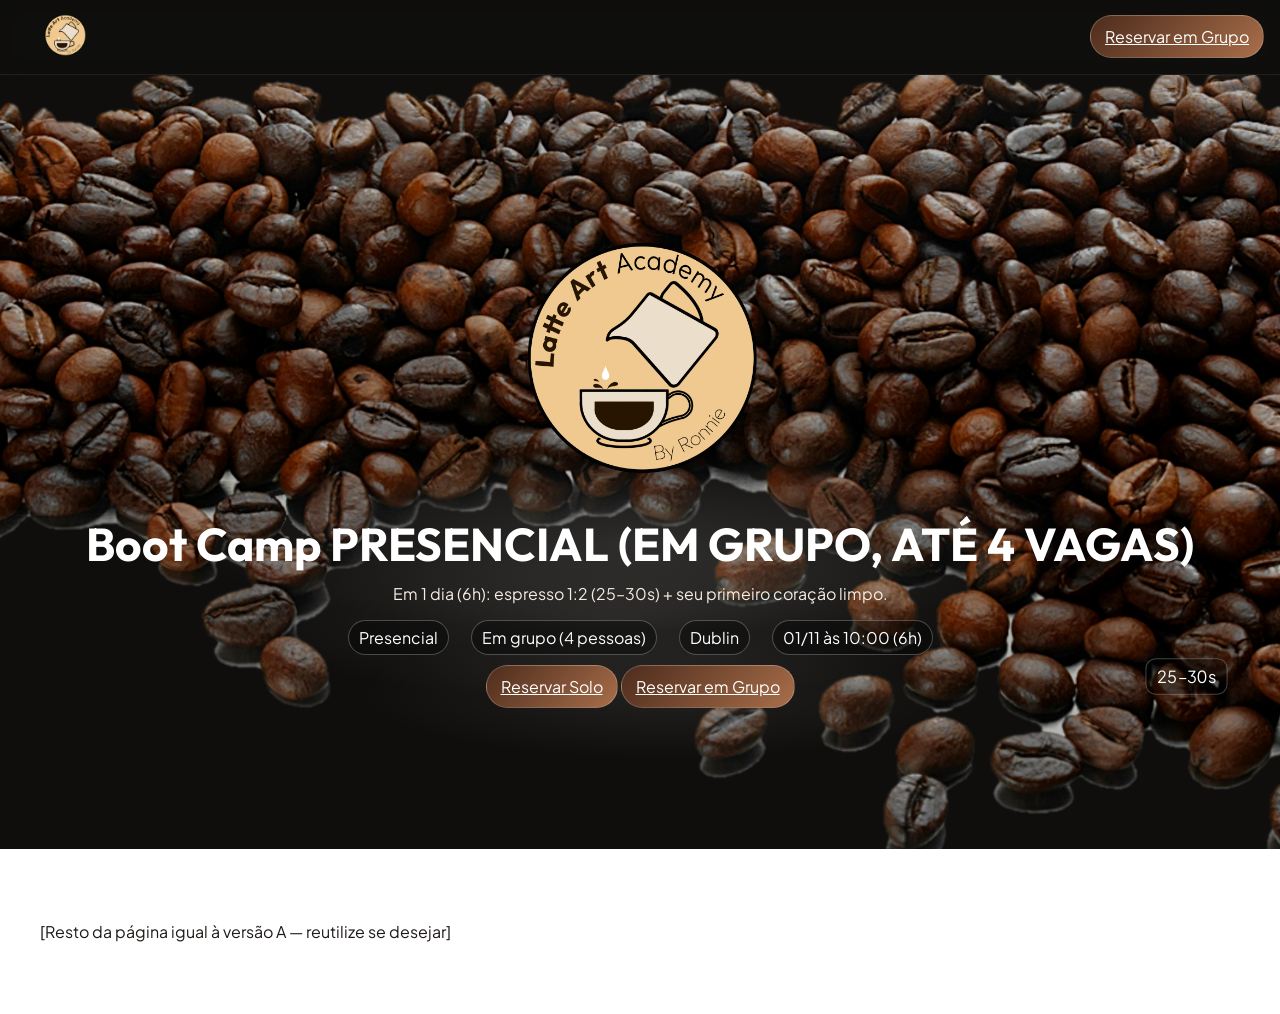
==== index-b.html @ 4be313fa "feat: Add dynamic hero version B with visual immersion Co-authored-by: grupogalpaohub <grupogalpaohu" ====
<!doctype html>
<html lang="pt-BR">
  <head>
    <meta charset="utf-8" />
    <meta name="viewport" content="width=device-width, initial-scale=1, viewport-fit=cover" />
    <title>Latte Express Boot Camp — Versão B</title>
    <meta name="description" content="Variante B: HERO dinâmico com imersão visual e conversão alta." />
    <link rel="preconnect" href="https://fonts.googleapis.com" />
    <link rel="preconnect" href="https://fonts.gstatic.com" crossorigin />
    <link href="https://fonts.googleapis.com/css2?family=Outfit:wght@400;500;600;700&family=Plus+Jakarta+Sans:wght@400;500;600&display=swap" rel="stylesheet" />
    <link rel="stylesheet" href="/styles-b.css" />
  </head>
  <body class="b">
    <header class="site-header" role="banner">
      <div class="container header-inner">
        <a href="#topo" class="brand" aria-label="Ir para o topo">
          <img src="/Logo_academy.png" alt="Latte Art Academy by Ronnie." width="50" height="50" loading="eager" />
        </a>
        <a href="#checkout" class="btn btn-primary cta-sticky">Reservar em Grupo</a>
      </div>
    </header>

    <main id="conteudo">
      <section id="topo" class="hero-b" aria-label="Hero versão B">
        <div class="kenburns" aria-hidden="true"></div>
        <div class="steam" aria-hidden="true"></div>
        <div class="container hero-b-inner">
          <img src="/Logo_academy.png" alt="Latte Art Academy by Ronnie." class="hero-logo" width="240" height="240" loading="eager" />
          <h1>Boot Camp PRESENCIAL (EM GRUPO, ATÉ 4 VAGAS)</h1>
          <p class="sub">Em 1 dia (6h): espresso 1:2 (25–30s) + seu primeiro coração limpo.</p>
          <div class="marquee" aria-label="Detalhes">
            <div class="track">
              <span>Presencial</span>
              <span>Em grupo (4 pessoas)</span>
              <span>Dublin</span>
              <span>01/11 às 10:00 (6h)</span>
            </div>
          </div>
          <div class="cta-row">
            <a href="#checkout-solo" class="btn btn-primary">Reservar Solo</a>
            <a href="#checkout" class="btn btn-primary">Reservar em Grupo</a>
          </div>
          <div class="timer" aria-label="Janela de extração">25–30s</div>
        </div>
      </section>

      <section class="restante">
        <div class="container">
          <p>[Resto da página igual à versão A — reutilize se desejar]</p>
        </div>
      </section>
    </main>

    <script src="/script-b.js" defer></script>
  </body>
  </html>
---- styles-b.css ----
:root{--primary:#4D2C1C;--text:#1E1A18;--surface:#F9C98C;--accent:#A86E4A;--bg:#0f0e0d}
*{box-sizing:border-box}body.b{margin:0;font-family:'Plus Jakarta Sans',system-ui,-apple-system,Segoe UI,Roboto,Arial,sans-serif;background:var(--bg);color:#fff}
.container{width:min(100% - 32px,1200px);margin-inline:auto}
.site-header{position:sticky;top:0;z-index:50;background:rgba(15,14,13,.5);backdrop-filter:saturate(120%) blur(8px);border-bottom:1px solid rgba(255,255,255,.08)}
.header-inner{display:flex;align-items:center;justify-content:space-between;padding:10px 0}
.btn{display:inline-flex;align-items:center;justify-content:center;padding:10px 14px;border-radius:999px;border:1px solid rgba(255,255,255,.2);color:#fff;background:linear-gradient(135deg,#4D2C1C,#A86E4A)}
.cta-sticky{position:fixed;right:16px;bottom:16px}

.hero-b{position:relative;min-height:86vh;display:grid;place-items:center;overflow:hidden}
.kenburns{position:absolute;inset:0;background:url('/Header.png') center/cover no-repeat;transform:scale(1.08);animation:ken 14s ease-in-out infinite alternate;filter:brightness(.7) contrast(1.05)}
@keyframes ken{0%{transform:scale(1.08) translate(0,0)}100%{transform:scale(1.18) translate(-2%, -2%)}}
.steam{position:absolute;inset:0;pointer-events:none;background:radial-gradient(60% 20% at 50% 60%, rgba(255,255,255,.12), transparent 60%),radial-gradient(50% 18% at 48% 70%, rgba(255,255,255,.10), transparent 60%),radial-gradient(40% 14% at 52% 80%, rgba(255,255,255,.08), transparent 60%);animation:rise 8s linear infinite}
@keyframes rise{0%{filter:blur(16px) opacity(.5)}50%{filter:blur(18px) opacity(.7)}100%{filter:blur(16px) opacity(.5)}}
.hero-b-inner{position:relative;text-align:center;display:grid;gap:10px}
.hero-logo{width:clamp(160px,22vw,280px);height:auto;margin:0 auto 8px}
.hero-b h1{font-family:'Outfit',system-ui,sans-serif;font-weight:700;font-size:clamp(28px,5vw,46px);margin:0}
.hero-b .sub{color:#F6EDE3;margin:0 0 6px}

.marquee{overflow:hidden;mask-image:linear-gradient(90deg,transparent,#000 10%,#000 90%,transparent);-webkit-mask-image:linear-gradient(90deg,transparent,#000 10%,#000 90%,transparent)}
.marquee .track{display:inline-flex;gap:22px;white-space:nowrap;animation:marq 14s linear infinite}
.marquee span{display:inline-block;padding:6px 10px;border-radius:999px;background:rgba(0,0,0,.35);border:1px solid rgba(255,255,255,.25)}
@keyframes marq{from{transform:translateX(0)}to{transform:translateX(-50% )}}

.timer{position:absolute;right:14px;bottom:14px;background:rgba(0,0,0,.45);border:1px solid rgba(255,255,255,.25);padding:6px 10px;border-radius:10px;font-variant-numeric:tabular-nums}

.restante{padding:56px 0;background:#fff;color:var(--text)}
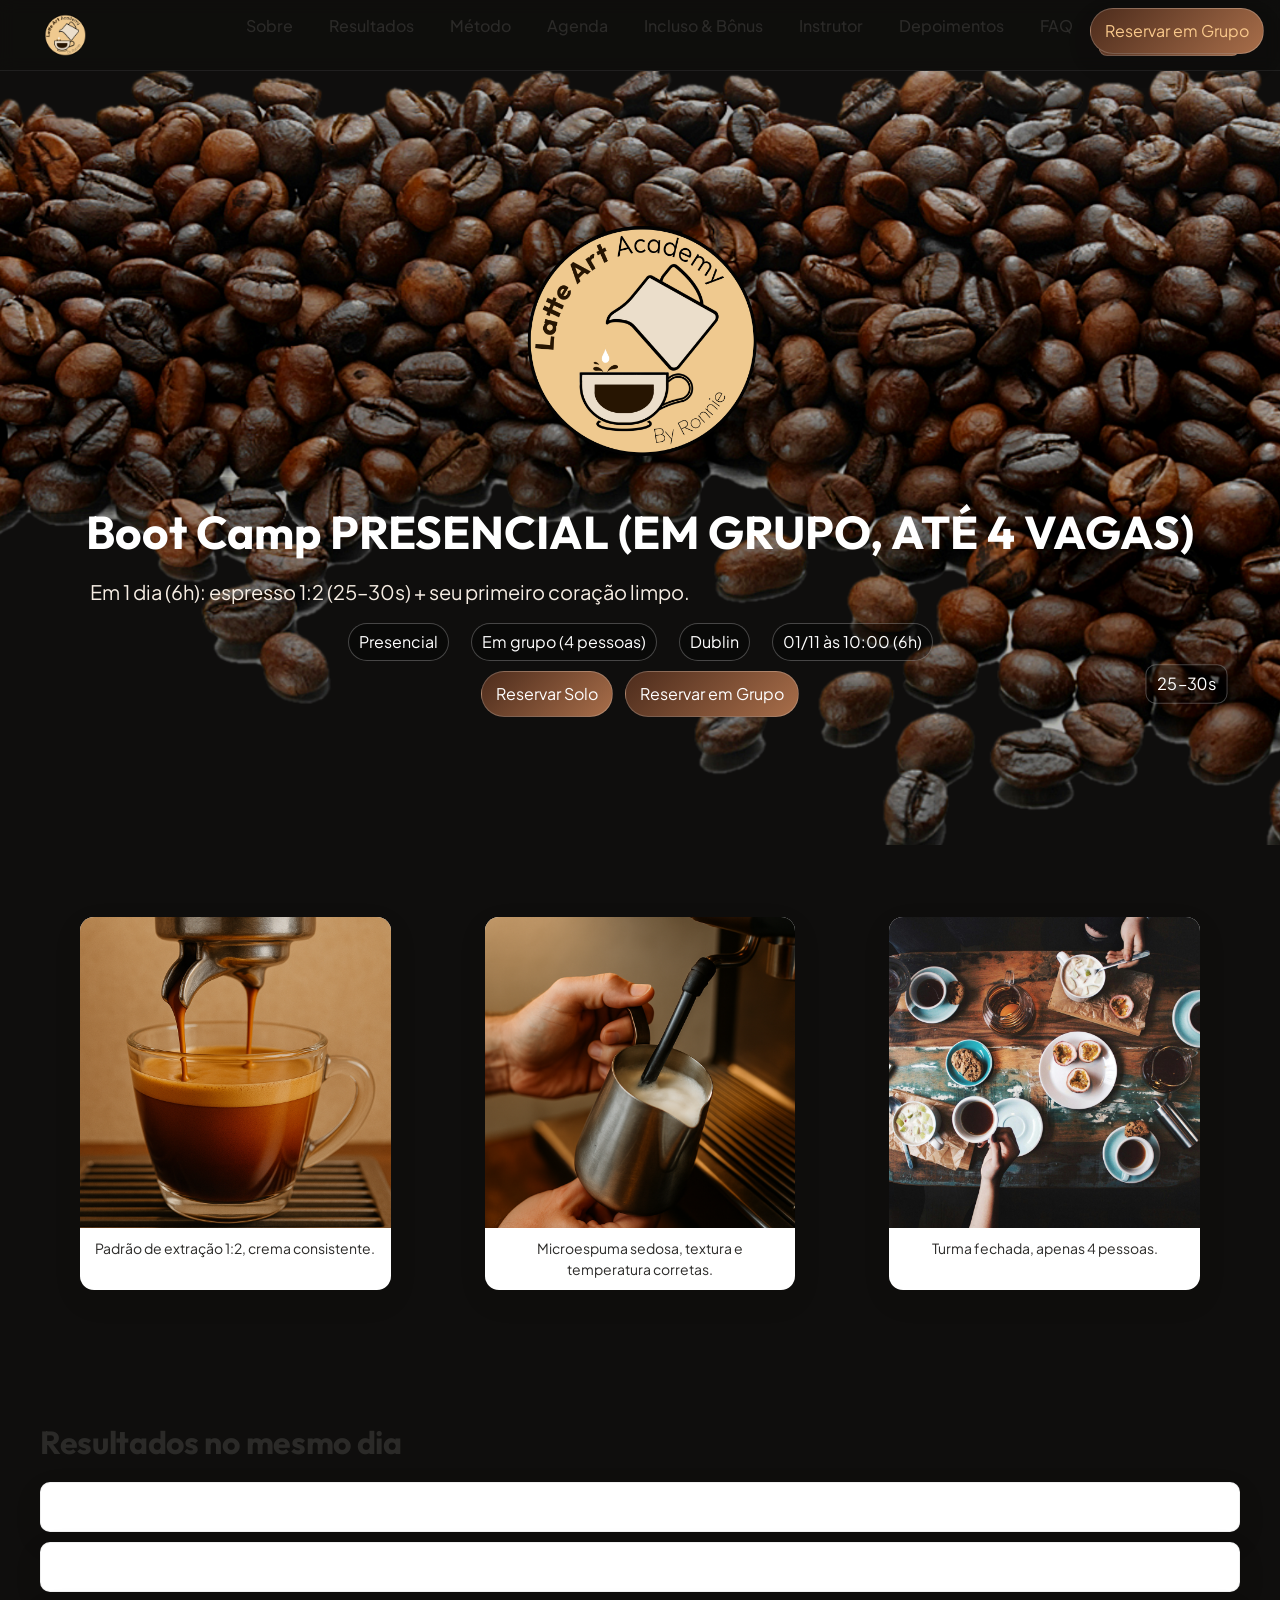
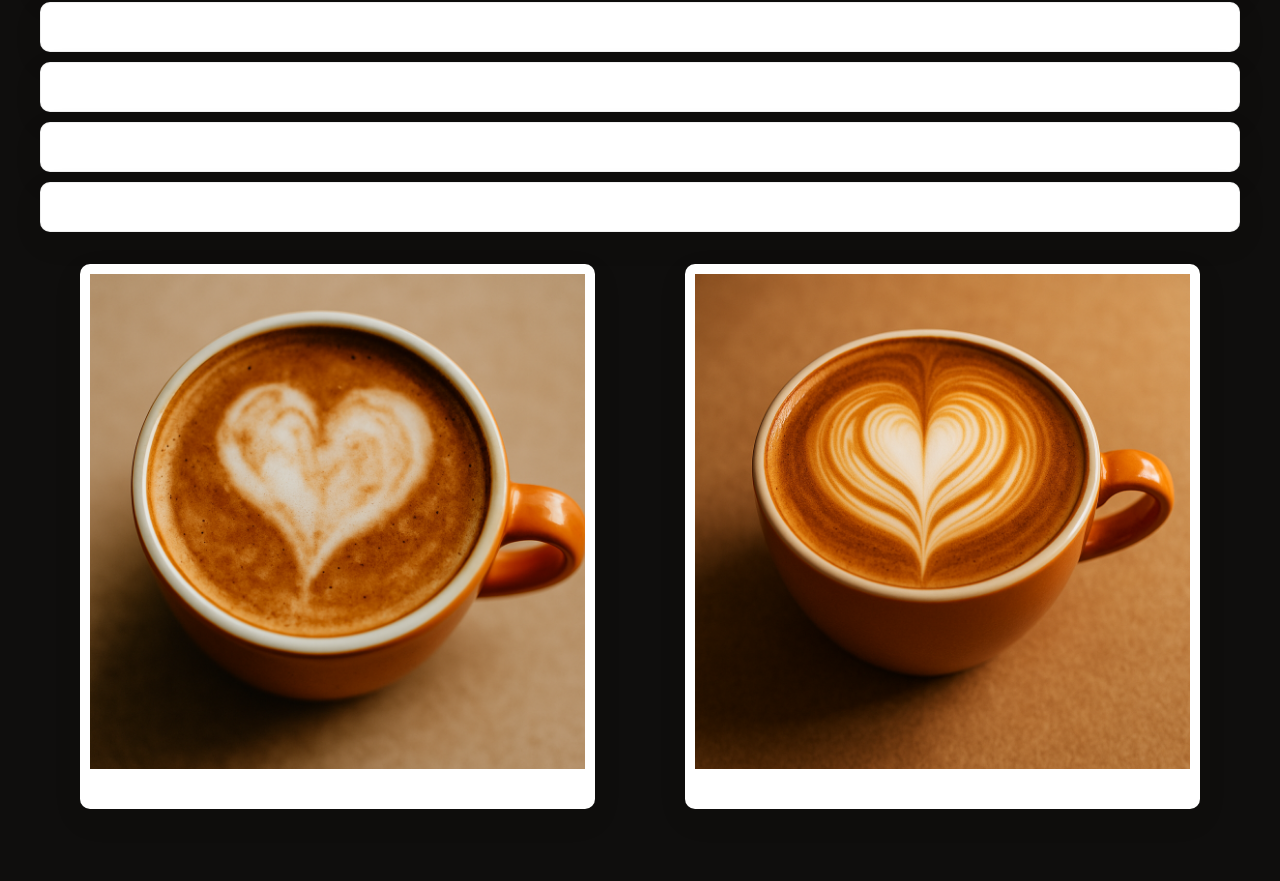
==== commit 31ee48c7: "Add navigation and results sections to index-b.html Co-authored-by: grupogalpaohub <grupogalpaohub@g" ====
--- a/index-b.html
+++ b/index-b.html
@@ -8,6 +8,7 @@
     <link rel="preconnect" href="https://fonts.googleapis.com" />
     <link rel="preconnect" href="https://fonts.gstatic.com" crossorigin />
     <link href="https://fonts.googleapis.com/css2?family=Outfit:wght@400;500;600;700&family=Plus+Jakarta+Sans:wght@400;500;600&display=swap" rel="stylesheet" />
+    <link rel="stylesheet" href="/styles.css" />
     <link rel="stylesheet" href="/styles-b.css" />
   </head>
   <body class="b">
@@ -16,6 +17,19 @@
         <a href="#topo" class="brand" aria-label="Ir para o topo">
           <img src="/Logo_academy.png" alt="Latte Art Academy by Ronnie." width="50" height="50" loading="eager" />
         </a>
+        <nav class="main-nav" aria-label="Menu principal">
+          <ul>
+            <li><a href="#sobre">Sobre</a></li>
+            <li><a href="#resultados">Resultados</a></li>
+            <li><a href="#metodo">Método</a></li>
+            <li><a href="#formato">Agenda</a></li>
+            <li><a href="#incluso">Incluso &amp; Bônus</a></li>
+            <li><a href="#instrutor">Instrutor</a></li>
+            <li><a href="#depoimentos">Depoimentos</a></li>
+            <li><a href="#faq">FAQ</a></li>
+            <li><a href="#checkout" class="btn btn-primary">Comprar Agora</a></li>
+          </ul>
+        </nav>
         <a href="#checkout" class="btn btn-primary cta-sticky">Reservar em Grupo</a>
       </div>
     </header>
@@ -44,9 +58,47 @@
         </div>
       </section>
 
-      <section class="restante">
+      <!-- Prova rápida -->
+      <section id="sobre" class="proof-mini" aria-label="Prova rápida">
+        <div class="container grid-3">
+          <figure class="card fade-in">
+            <img src="/Expresso.png" alt="Close do espresso extraindo com crema e fluxo uniforme." loading="lazy" width="640" height="640" />
+            <figcaption>Padrão de extração 1:2, crema consistente.</figcaption>
+          </figure>
+          <figure class="card fade-in">
+            <img src="/Milk.png" alt="Mãos vaporizando leite em pitcher, vapor visível." loading="lazy" width="640" height="640" />
+            <figcaption>Microespuma sedosa, textura e temperatura corretas.</figcaption>
+          </figure>
+          <figure class="card fade-in">
+            <img src="/turma_fechada.png" alt="Turma pequena, prática guiada em estação." loading="lazy" width="640" height="640" />
+            <figcaption>Turma fechada, apenas 4 pessoas.</figcaption>
+          </figure>
+        </div>
+      </section>
+
+      <!-- Resultados -->
+      <section id="resultados" class="results" aria-label="Resultados práticos">
         <div class="container">
-          <p>[Resto da página igual à versão A — reutilize se desejar]</p>
+          <h2>Resultados no mesmo dia</h2>
+          <ul class="bullets">
+            <li>Espresso 1:2 (25–30s) com correções padrão (moagem/dose/rendimento)</li>
+            <li>Microespuma sedosa (textura/temperatura corretas)</li>
+            <li>Latte Art básico: <strong>coração limpo</strong> e simétrico</li>
+            <li>Setup de estação &amp; fluxo de pico (menos tempo morto)</li>
+            <li>Qualidade sensorial express (ver/cheirar/provar)</li>
+            <li>Higiene 15’/15’ que muda o sabor</li>
+          </ul>
+
+          <div class="compare">
+            <figure>
+              <img src="/latte_antes.png" alt="Latte art antes do treinamento (desenho irregular)." loading="lazy" width="640" height="640" />
+              <figcaption>Antes</figcaption>
+            </figure>
+            <figure>
+              <img src="/latte_Depois.png" alt="Latte art após o Boot Camp (coração limpo e simétrico)." loading="lazy" width="640" height="640" />
+              <figcaption>Depois</figcaption>
+            </figure>
+          </div>
         </div>
       </section>
     </main>
--- a/styles.css
+++ b/styles.css
@@ -0,0 +1,214 @@
+:root {
+  --primary: #4D2C1C;
+  --text: #1E1A18;
+  --surface: #F9C98C;
+  --accent: #A86E4A;
+  --bg: #FAF6F1;
+  --charcoal: #2B2A28;
+  --muted: #6F675F;
+  --white: #FFFFFF;
+  --shadow: 0 10px 30px rgba(0,0,0,.08);
+
+  --radius: 14px;
+  --radius-sm: 10px;
+  --radius-lg: 20px;
+
+  --space-1: 4px;
+  --space-2: 8px;
+  --space-3: 12px;
+  --space-4: 16px;
+  --space-5: 20px;
+  --space-6: 24px;
+  --space-7: 32px;
+  --space-8: 40px;
+  --space-9: 56px;
+
+  --container: 1200px;
+}
+
+* { box-sizing: border-box; }
+html { scroll-behavior: smooth; }
+body {
+  margin: 0;
+  font-family: 'Plus Jakarta Sans', system-ui, -apple-system, Segoe UI, Roboto, Arial, sans-serif;
+  color: var(--text);
+  background: var(--bg);
+  line-height: 1.5;
+}
+
+img { max-width: 100%; height: auto; display: block; }
+a { color: inherit; text-decoration: none; }
+
+.skip-link { position: absolute; left: -999px; top: -999px; }
+.skip-link:focus { left: 8px; top: 8px; background: var(--white); padding: 8px 12px; border-radius: 6px; box-shadow: var(--shadow); }
+
+.container { width: min(100% - 32px, var(--container)); margin-inline: auto; }
+
+.site-header {
+  position: sticky; top: 0; z-index: 50; background: rgba(250,246,241,0.84); backdrop-filter: saturate(120%) blur(8px);
+  border-bottom: 1px solid rgba(0,0,0,.06);
+}
+.header-inner { display: flex; align-items: center; justify-content: space-between; gap: 12px; padding: 10px 0; }
+.site-header .brand img { border-radius: 8px; width: 50px; height: 50px; }
+.main-nav ul { list-style: none; margin: 0; padding: 0; display: none; gap: 16px; }
+.main-nav a { padding: 8px 10px; border-radius: 8px; font-weight: 500; color: var(--charcoal); }
+.main-nav a:hover, .main-nav a:focus { background: rgba(0,0,0,.06); }
+.site-header .btn.btn-primary { color: var(--surface); }
+
+.btn { display: inline-flex; align-items: center; justify-content: center; gap: 8px; padding: 12px 16px; border-radius: 999px; border: 1px solid transparent; transition: transform .15s ease, background .2s ease, color .2s ease; }
+.btn:hover { transform: translateY(-1px); }
+.btn:active { transform: translateY(0); }
+.btn-primary { background: var(--primary); color: var(--white); }
+.btn-primary:hover { background: #3e2417; }
+.btn-ghost { background: transparent; border-color: rgba(0,0,0,.12); color: var(--charcoal); }
+.btn-ghost:hover { background: rgba(0,0,0,.06); }
+.btn-lg { padding: 14px 22px; font-weight: 600; }
+
+.cta-sticky { position: fixed; right: 16px; bottom: 16px; box-shadow: var(--shadow); display: inline-flex; }
+
+.hero { position: relative; min-height: 72vh; display: grid; place-items: center; color: var(--white); }
+.hero-media { position: absolute; inset: 0; background: url('/Header.png') center/cover no-repeat; opacity: 0.5; z-index: 0; }
+.hero::after { content: ""; position: absolute; inset: 0; background: linear-gradient(180deg, rgba(0,0,0,.65), rgba(0,0,0,.55)); z-index: 0; }
+.hero-inner { position: relative; z-index: 1; padding: 80px 0 64px; text-align: center; }
+.hero-logo { width: clamp(201px, 37.8vw, 336px); height: auto; margin: 0 auto 14px; display: block; }
+.hero h1 { font-family: 'Outfit', system-ui, sans-serif; font-weight: 700; letter-spacing: -0.01em; font-size: clamp(28px, 5vw, 42px); margin: 0 0 12px; }
+.sub { font-size: clamp(16px, 3.6vw, 20px); margin: 0 auto 16px; max-width: 700px; color: #F6EDE3; }
+.chips { display: flex; flex-wrap: wrap; gap: 8px; justify-content: center; margin: 10px 0 16px; }
+.chip { background: rgba(249, 201, 140, 0.2); color: #FCE3C2; border: 1px solid rgba(255,255,255,.25); padding: 6px 10px; border-radius: 999px; font-size: 14px; }
+.hero .chip { color: var(--surface); border-color: rgba(0,0,0,.0); }
+.format .chip { color: var(--primary); }
+.cta-row { display: flex; gap: 12px; justify-content: center; flex-wrap: wrap; }
+
+section { padding: 56px 0; }
+h2 { font-family: 'Outfit', system-ui, sans-serif; font-weight: 700; font-size: clamp(22px, 4.5vw, 32px); letter-spacing: -0.01em; margin: 0 0 16px; color: var(--charcoal); }
+h3 { font-family: 'Outfit', system-ui, sans-serif; font-weight: 600; font-size: 18px; margin: 0 0 8px; }
+.lead { color: var(--muted); }
+
+.grid-3 { display: grid; grid-template-columns: 1fr; gap: 14px; }
+.grid-2 { display: grid; grid-template-columns: 1fr; gap: 18px; }
+@media (min-width: 740px) {
+  .main-nav ul { display: flex; }
+  .cta-sticky { display: none; }
+  .grid-3 { grid-template-columns: repeat(3, 1fr); }
+  .grid-2 { grid-template-columns: 1.2fr 1fr; }
+}
+
+.card { background: var(--white); border-radius: var(--radius); overflow: hidden; box-shadow: var(--shadow); }
+.card img { aspect-ratio: 1/1; object-fit: cover; }
+.card figcaption { padding: 10px 12px; font-size: 14px; color: var(--charcoal); }
+.proof-mini .card figcaption { text-align: center; }
+
+.bullets { list-style: none; padding: 0; margin: 0 0 16px; display: grid; gap: 10px; }
+.bullets li { background: var(--white); border: 1px solid rgba(0,0,0,.06); border-radius: var(--radius-sm); padding: 12px 14px; box-shadow: var(--shadow); }
+
+.compare { display: grid; grid-template-columns: 1fr 1fr; gap: 10px; }
+.compare figure { background: var(--white); border-radius: var(--radius-sm); padding: 10px; box-shadow: var(--shadow); }
+.compare figcaption { text-align: center; font-weight: 600; margin-top: 6px; }
+
+.method-grid { display: grid; grid-template-columns: 1fr; gap: 18px; }
+.diagram { list-style: none; padding: 0; margin: 0; display: grid; gap: 12px; }
+.diagram li { display: grid; grid-template-columns: 36px 1fr; gap: 12px; align-items: start; background: var(--white); border: 1px solid rgba(0,0,0,.06); padding: 12px; border-radius: var(--radius); box-shadow: var(--shadow); }
+.step { width: 36px; height: 36px; border-radius: 50%; background: var(--surface); color: var(--primary); display: grid; place-items: center; font-weight: 700; }
+@media (min-width: 900px) {
+  .method-grid { grid-template-columns: 1.2fr 1fr; align-items: center; }
+}
+
+.agenda { display: grid; grid-template-columns: repeat(2, minmax(0, 1fr)); gap: 10px; overflow: visible; padding: 8px; border-radius: 16px; background: linear-gradient(180deg, rgba(77,44,28,0.05), rgba(168,110,74,0.03)); position: relative; }
+.tab { position: relative; background: radial-gradient(120% 140% at 0% 0%, rgba(255,255,255,0.95) 0%, #F6EEE3 60%, #F2E3CF 100%); border: 1px solid rgba(77,44,28,0.15); color: var(--charcoal); border-radius: 16px; padding: 8px; display: flex; flex-direction: column; align-items: center; justify-content: center; width: 100%; aspect-ratio: 1 / 1; gap: 6px; box-shadow: 0 6px 16px rgba(0,0,0,.07); cursor: pointer; transition: transform .18s ease, box-shadow .18s ease, background .3s ease, color .2s ease; text-align: center; }
+.tab::before { content: ""; position: absolute; inset: 0; border-radius: inherit; background: linear-gradient(180deg, rgba(255,255,255,.55), rgba(255,255,255,0) 42%); opacity: .0; transition: opacity .25s ease; pointer-events: none; }
+.tab:hover { transform: translateY(-2px); box-shadow: 0 10px 22px rgba(0,0,0,.10); }
+.tab[aria-selected="true"] { background: linear-gradient(135deg, #F9C98C 0%, #E7B680 60%, #D79A63 100%); color: var(--primary); border-color: rgba(77,44,28,0.25); }
+.tab[aria-selected="true"]::before { opacity: .5; }
+.tab img { width: 60%; height: 60%; object-fit: contain; background: transparent; border: none; border-radius: 8px; padding: 0; box-shadow: none; }
+.tab span { display: block; font-weight: 600; font-size: 14px; line-height: 1.2; }
+.panels { display: none !important; }
+.panel { background: var(--white); border: 1px solid rgba(0,0,0,.06); border-radius: var(--radius); padding: 12px; box-shadow: var(--shadow); border-left: 4px solid var(--surface); }
+.panel .sublabel { color: var(--muted); margin-top: -2px; }
+.agenda { position: relative; }
+.agenda-flyout { position: absolute; z-index: 5; }
+.agenda-flyout[hidden] { display: none; }
+@media (min-width: 900px) {
+  .format .container { display: grid; grid-template-columns: 1fr; }
+  .agenda { grid-template-columns: repeat(3, minmax(0, 1fr)); }
+  .agenda-wrap { display: grid; grid-template-columns: 1fr 1fr; gap: 14px; }
+}
+.agenda-flyout .fly-panel { min-width: 240px; max-width: 420px; background: var(--white); border: 1px solid rgba(0,0,0,.08); border-radius: 16px; padding: 16px; box-shadow: var(--shadow); animation: slideIn .22s ease; }
+@keyframes slideIn { from { opacity: 0; transform: translateY(6px); } to { opacity: 1; transform: translateY(0); } }
+@media (min-width: 900px) { .agenda { grid-template-columns: repeat(3, minmax(0, 1fr)); } .event-meta { margin-top: 14px; } }
+@media (prefers-reduced-motion: reduce) { .tab, .tab:hover { transition: none; transform: none; } }
+
+.event-meta p { margin: 0 0 6px; color: var(--muted); }
+.map-wrap { margin-top: 12px; border-radius: var(--radius); overflow: hidden; box-shadow: var(--shadow); }
+.map-wrap iframe { width: 100%; height: 320px; border: 0; }
+
+.checklist { list-style: none; padding: 0; margin: 0; display: grid; gap: 10px; }
+.checklist li { position: relative; padding-left: 28px; }
+.checklist li::before { content: "✓"; position: absolute; left: 8px; top: 0; color: var(--primary); font-weight: 700; }
+
+.guarantee .badge { width: 64px; height: 64px; border-radius: 50%; border: 2px solid var(--primary); color: var(--primary); display: grid; place-items: center; font-weight: 700; margin-top: 10px; }
+
+.instructor-grid { display: grid; grid-template-columns: 1fr; gap: 16px; align-items: center; }
+.portrait img { width: 100%; border-radius: var(--radius); object-fit: cover; }
+.bio .microbio, .bio .epiphany { color: var(--muted); }
+@media (min-width: 820px) {
+  .instructor-grid { grid-template-columns: 1fr 1.2fr; }
+}
+
+.testimonials .carousel { position: relative; }
+.testimonials .track { display: grid; grid-auto-flow: column; grid-auto-columns: 85%; gap: 12px; overflow-x: auto; scroll-snap-type: x mandatory; padding-bottom: 8px; }
+.t-card { background: var(--white); border-radius: var(--radius); box-shadow: var(--shadow); overflow: hidden; scroll-snap-align: start; display: grid; grid-template-columns: 120px 1fr; }
+.t-card img { width: 120px; height: 120px; object-fit: cover; }
+.t-body { padding: 10px; }
+.t-meta { color: var(--muted); font-size: 14px; }
+.nav { position: absolute; top: 50%; transform: translateY(-50%); background: var(--white); border: 1px solid rgba(0,0,0,.08); border-radius: 50%; width: 40px; height: 40px; box-shadow: var(--shadow); display: none; }
+.nav.prev { left: -8px; }
+.nav.next { right: -8px; }
+@media (min-width: 900px) { .testimonials .track { grid-auto-columns: 33%; } .nav { display: grid; place-items: center; } }
+
+.pricing .price-grid { display: grid; grid-template-columns: 1fr 1fr; gap: 12px; }
+.price-box { background: var(--white); border-radius: var(--radius); padding: 14px; text-align: center; border: 1px solid rgba(0,0,0,.06); box-shadow: var(--shadow); }
+.pp { color: var(--muted); font-size: 14px; }
+.value { font-variant-numeric: tabular-nums; font-size: clamp(28px, 6vw, 40px); display: inline-flex; align-items: baseline; gap: 6px; }
+.coupon { display: grid; grid-template-columns: 1fr auto; gap: 10px; align-items: center; margin: 12px 0; }
+.coupon input { padding: 10px 12px; border-radius: 10px; border: 1px solid rgba(0,0,0,.15); font-variant-numeric: tabular-nums; }
+.coupon .validity { color: var(--muted); font-size: 14px; }
+.b2b { color: var(--muted); }
+
+.faq details { background: var(--white); border: 1px solid rgba(0,0,0,.08); border-radius: var(--radius); padding: 10px 12px; box-shadow: var(--shadow); }
+.faq details + details { margin-top: 10px; }
+.faq summary { cursor: pointer; font-weight: 600; }
+
+.contact address { font-style: normal; color: var(--muted); margin-bottom: 12px; margin-top: 12px; }
+.contact .cta-row { gap: 10px; justify-content: flex-start; }
+
+.site-footer { border-top: 1px solid rgba(0,0,0,.06); padding: 20px 0 96px; position: relative; }
+.footer-grid { display: flex; align-items: center; justify-content: space-between; gap: 10px; }
+.socials { display: flex; align-items: center; gap: 10px; }
+.icon-btn { padding: 8px; border-radius: 12px; }
+.icon-btn img { width: 20px; height: 20px; display: block; }
+
+@media (max-width: 739px) {
+  .icon-btn { width: 44px; height: 44px; padding: 0; border-radius: 12px; display: inline-flex; align-items: center; justify-content: center; }
+  .icon-btn img { width: 24px; height: 24px; object-fit: contain; }
+}
+.ig { color: var(--muted); }
+.legal { display: flex; gap: 12px; color: var(--muted); font-size: 14px; }
+
+@media (max-width: 739px) {
+  .footer-grid { flex-direction: column; align-items: flex-start; gap: 12px; }
+  .legal { flex-wrap: wrap; gap: 10px 14px; }
+}
+
+.cookie-banner { position: fixed; inset: auto 16px 16px 16px; background: var(--white); border: 1px solid rgba(0,0,0,.12); border-radius: 12px; padding: 12px; box-shadow: var(--shadow); display: grid; gap: 8px; }
+.cookie-actions { display: flex; gap: 8px; justify-content: flex-end; }
+
+/* Microanimações */
+.fade-in { opacity: 0; transform: translateY(8px); animation: fadeIn .6s ease forwards; }
+@keyframes fadeIn { to { opacity: 1; transform: translateY(0); } }
+
+/* Accessibility helpers */
+:focus-visible { outline: 2px solid var(--accent); outline-offset: 2px; }
+
+/* Ensure hidden attribute always hides */
+[hidden] { display: none !important; }
+
--- a/styles-b.css
+++ b/styles-b.css
@@ -9,8 +9,11 @@
 .hero-b{position:relative;min-height:86vh;display:grid;place-items:center;overflow:hidden}
 .kenburns{position:absolute;inset:0;background:url('/Header.png') center/cover no-repeat;transform:scale(1.08);animation:ken 14s ease-in-out infinite alternate;filter:brightness(.7) contrast(1.05)}
 @keyframes ken{0%{transform:scale(1.08) translate(0,0)}100%{transform:scale(1.18) translate(-2%, -2%)}}
-.steam{position:absolute;inset:0;pointer-events:none;background:radial-gradient(60% 20% at 50% 60%, rgba(255,255,255,.12), transparent 60%),radial-gradient(50% 18% at 48% 70%, rgba(255,255,255,.10), transparent 60%),radial-gradient(40% 14% at 52% 80%, rgba(255,255,255,.08), transparent 60%);animation:rise 8s linear infinite}
-@keyframes rise{0%{filter:blur(16px) opacity(.5)}50%{filter:blur(18px) opacity(.7)}100%{filter:blur(16px) opacity(.5)}}
+.steam{position:absolute;left:0;right:0;bottom:0;top:30%;pointer-events:none;overflow:visible;mask-image:linear-gradient(0deg, rgba(0,0,0,0) 0%, rgba(0,0,0,0) 8%, rgba(0,0,0,1) 28%, rgba(0,0,0,1) 100%);-webkit-mask-image:linear-gradient(0deg, rgba(0,0,0,0) 0%, rgba(0,0,0,0) 8%, rgba(0,0,0,1) 28%, rgba(0,0,0,1) 100%)}
+.steam::before{content:"";position:absolute;left:50%;bottom:0;transform:translateX(-50%);width:min(40vw, 320px);height:90px;background:radial-gradient(50% 60% at 50% 100%, rgba(255,255,255,.18) 0%, rgba(255,255,255,0) 70%);filter:blur(6px);opacity:.7}
+.puff{position:absolute;left:50%;bottom:0;width:80px;height:80px;border-radius:50%;background:radial-gradient(circle at 50% 60%, rgba(255,255,255,.35) 0%, rgba(255,255,255,.22) 35%, rgba(255,255,255,.06) 70%, rgba(255,255,255,0) 80%);filter:blur(8px);opacity:.0;transform:translate(-50%,0) scale(.7);animation:puffUp var(--dur,6s) ease-out forwards;will-change:transform,opacity,filter}
+@keyframes puffUp{0%{opacity:.0;transform:translate(-50%, 0) scale(.7)}8%{opacity:.5}50%{opacity:.35}100%{opacity:0;transform:translate(calc(-50% + var(--dx, 0px)), -280px) scale(1.4)}}
+@media (prefers-reduced-motion: reduce){.puff{animation-duration:0.01ms;animation-iteration-count:1}}
 .hero-b-inner{position:relative;text-align:center;display:grid;gap:10px}
 .hero-logo{width:clamp(160px,22vw,280px);height:auto;margin:0 auto 8px}
 .hero-b h1{font-family:'Outfit',system-ui,sans-serif;font-weight:700;font-size:clamp(28px,5vw,46px);margin:0}
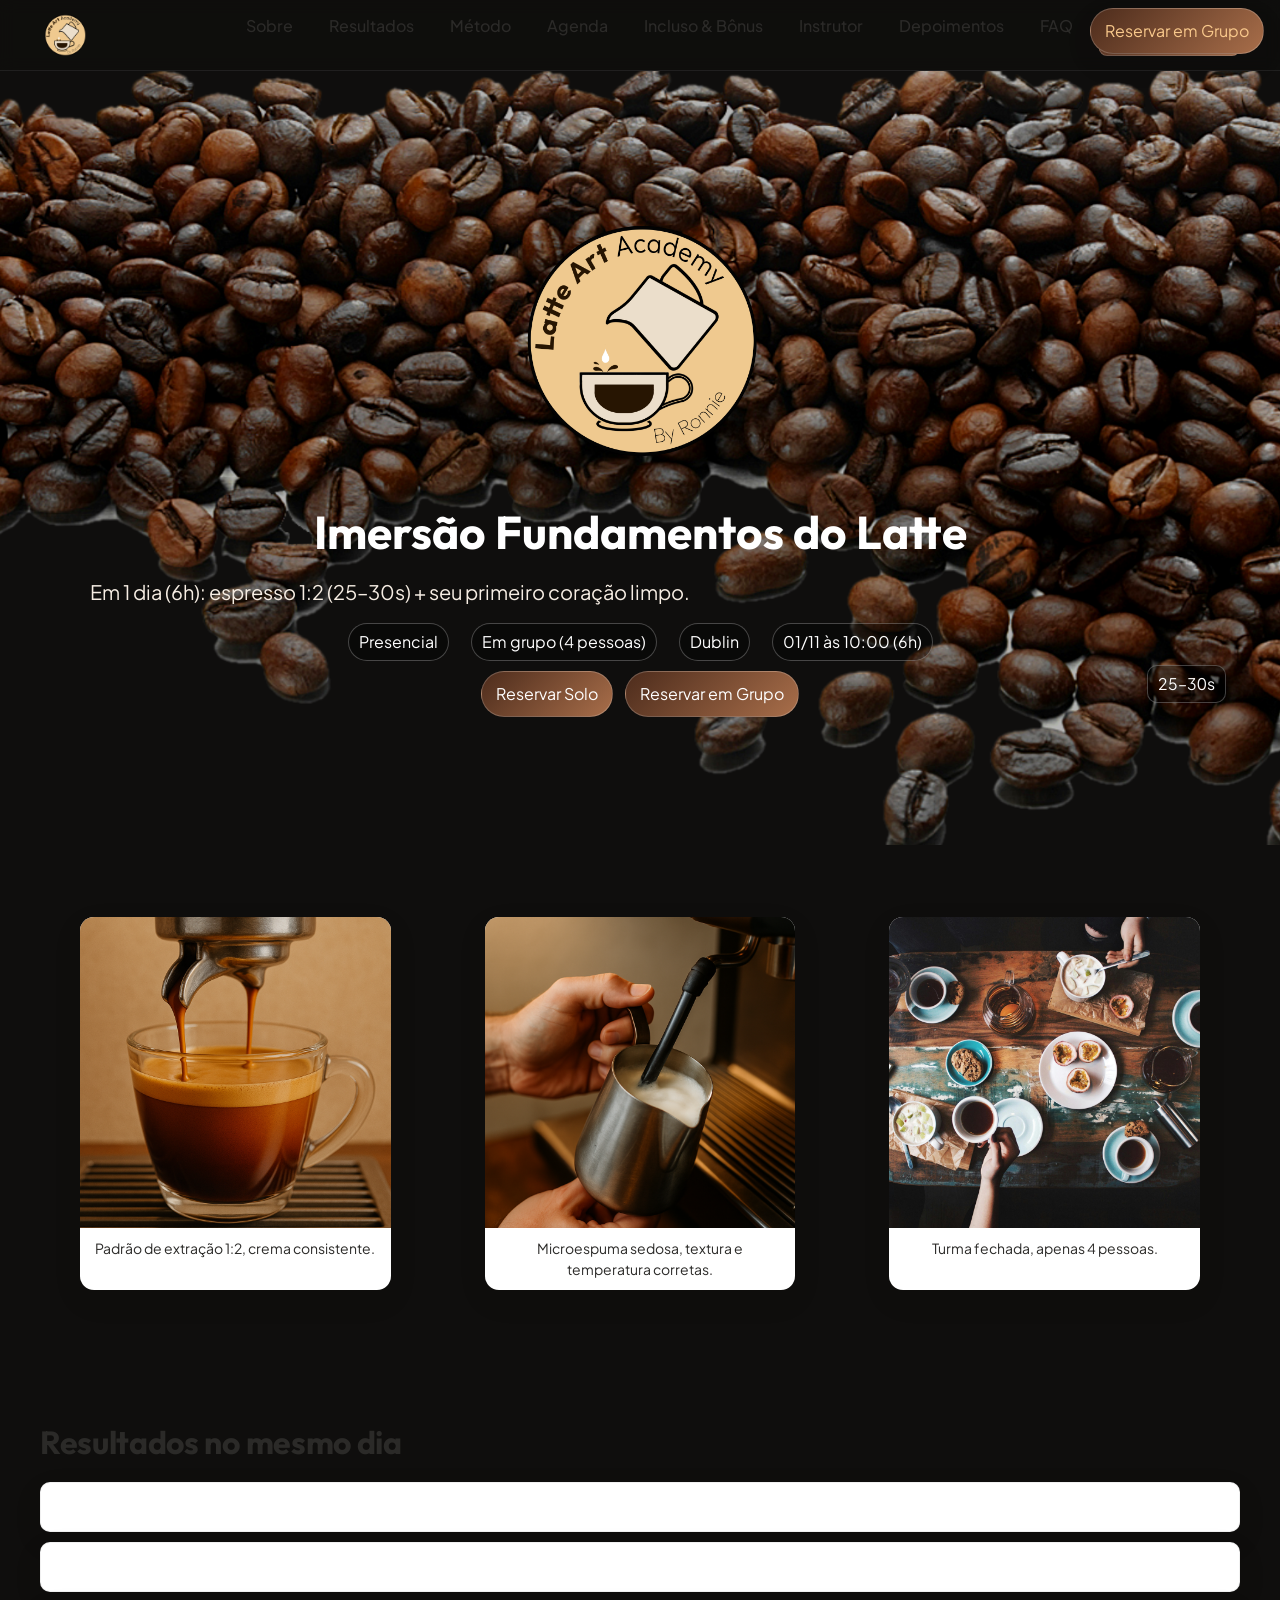
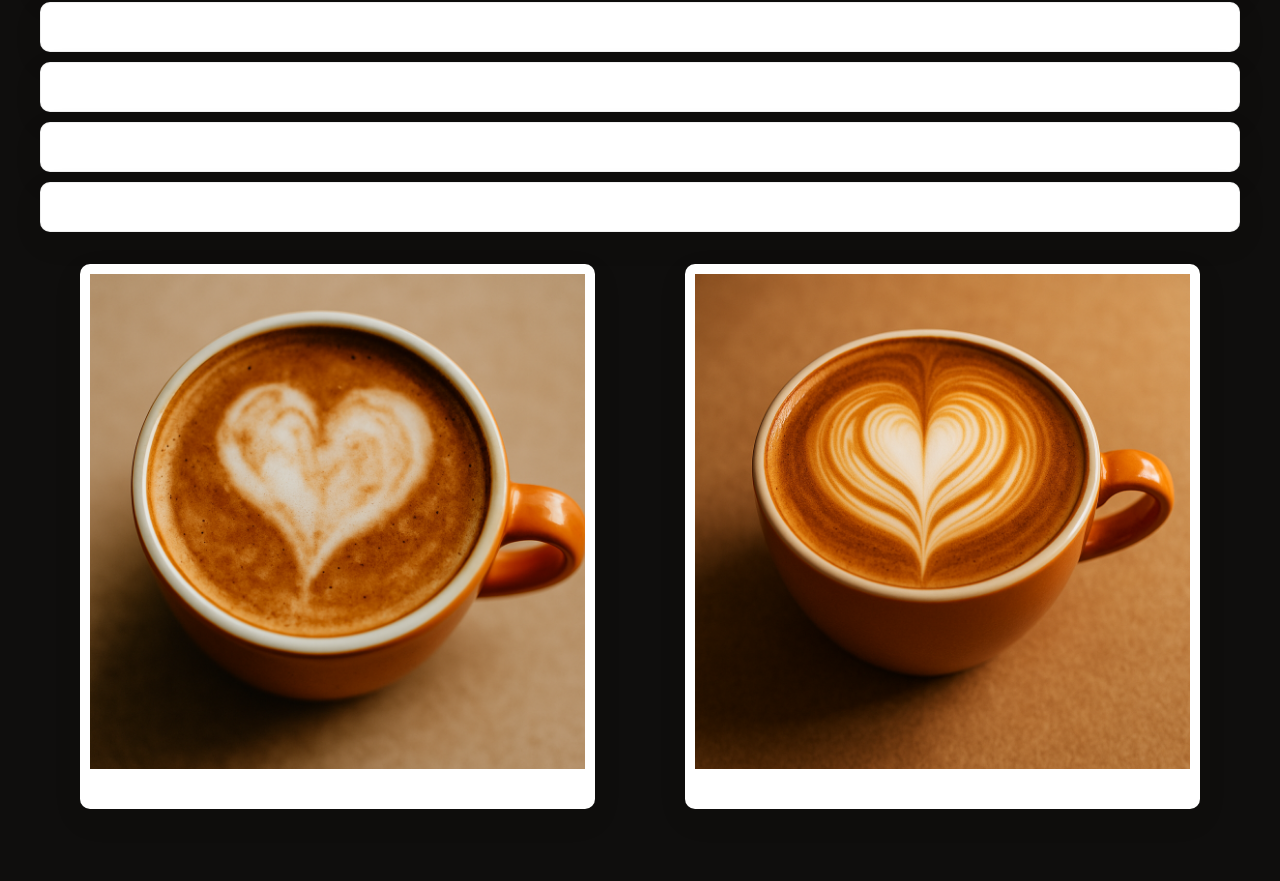
==== commit f3a2730c: "Refactor: Update bootcamp title to Imersão Fundamentos do Latte Co-authored-by: grupogalpaohub <grup" ====
--- a/index-b.html
+++ b/index-b.html
@@ -40,7 +40,7 @@
         <div class="steam" aria-hidden="true"></div>
         <div class="container hero-b-inner">
           <img src="/Logo_academy.png" alt="Latte Art Academy by Ronnie." class="hero-logo" width="240" height="240" loading="eager" />
-          <h1>Boot Camp PRESENCIAL (EM GRUPO, ATÉ 4 VAGAS)</h1>
+          <h1>Imersão Fundamentos do Latte</h1>
           <p class="sub">Em 1 dia (6h): espresso 1:2 (25–30s) + seu primeiro coração limpo.</p>
           <div class="marquee" aria-label="Detalhes">
             <div class="track">
